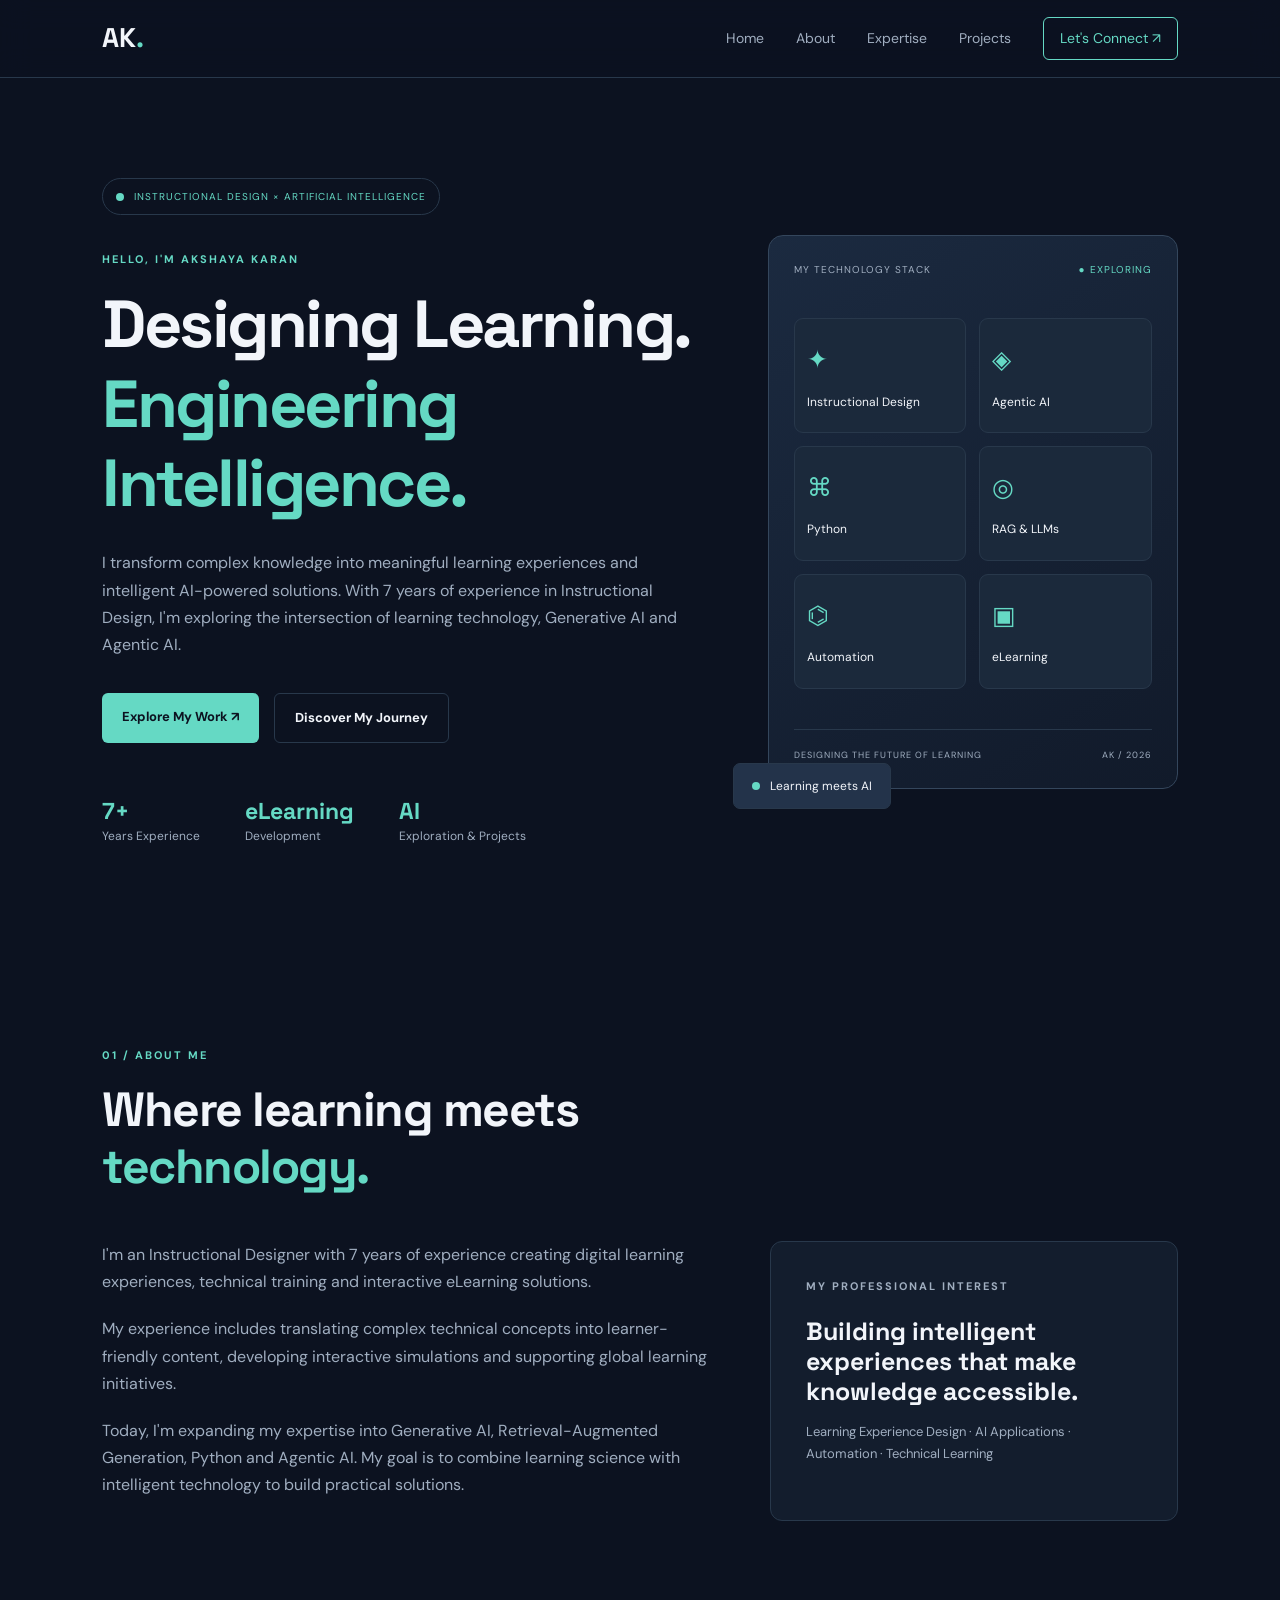
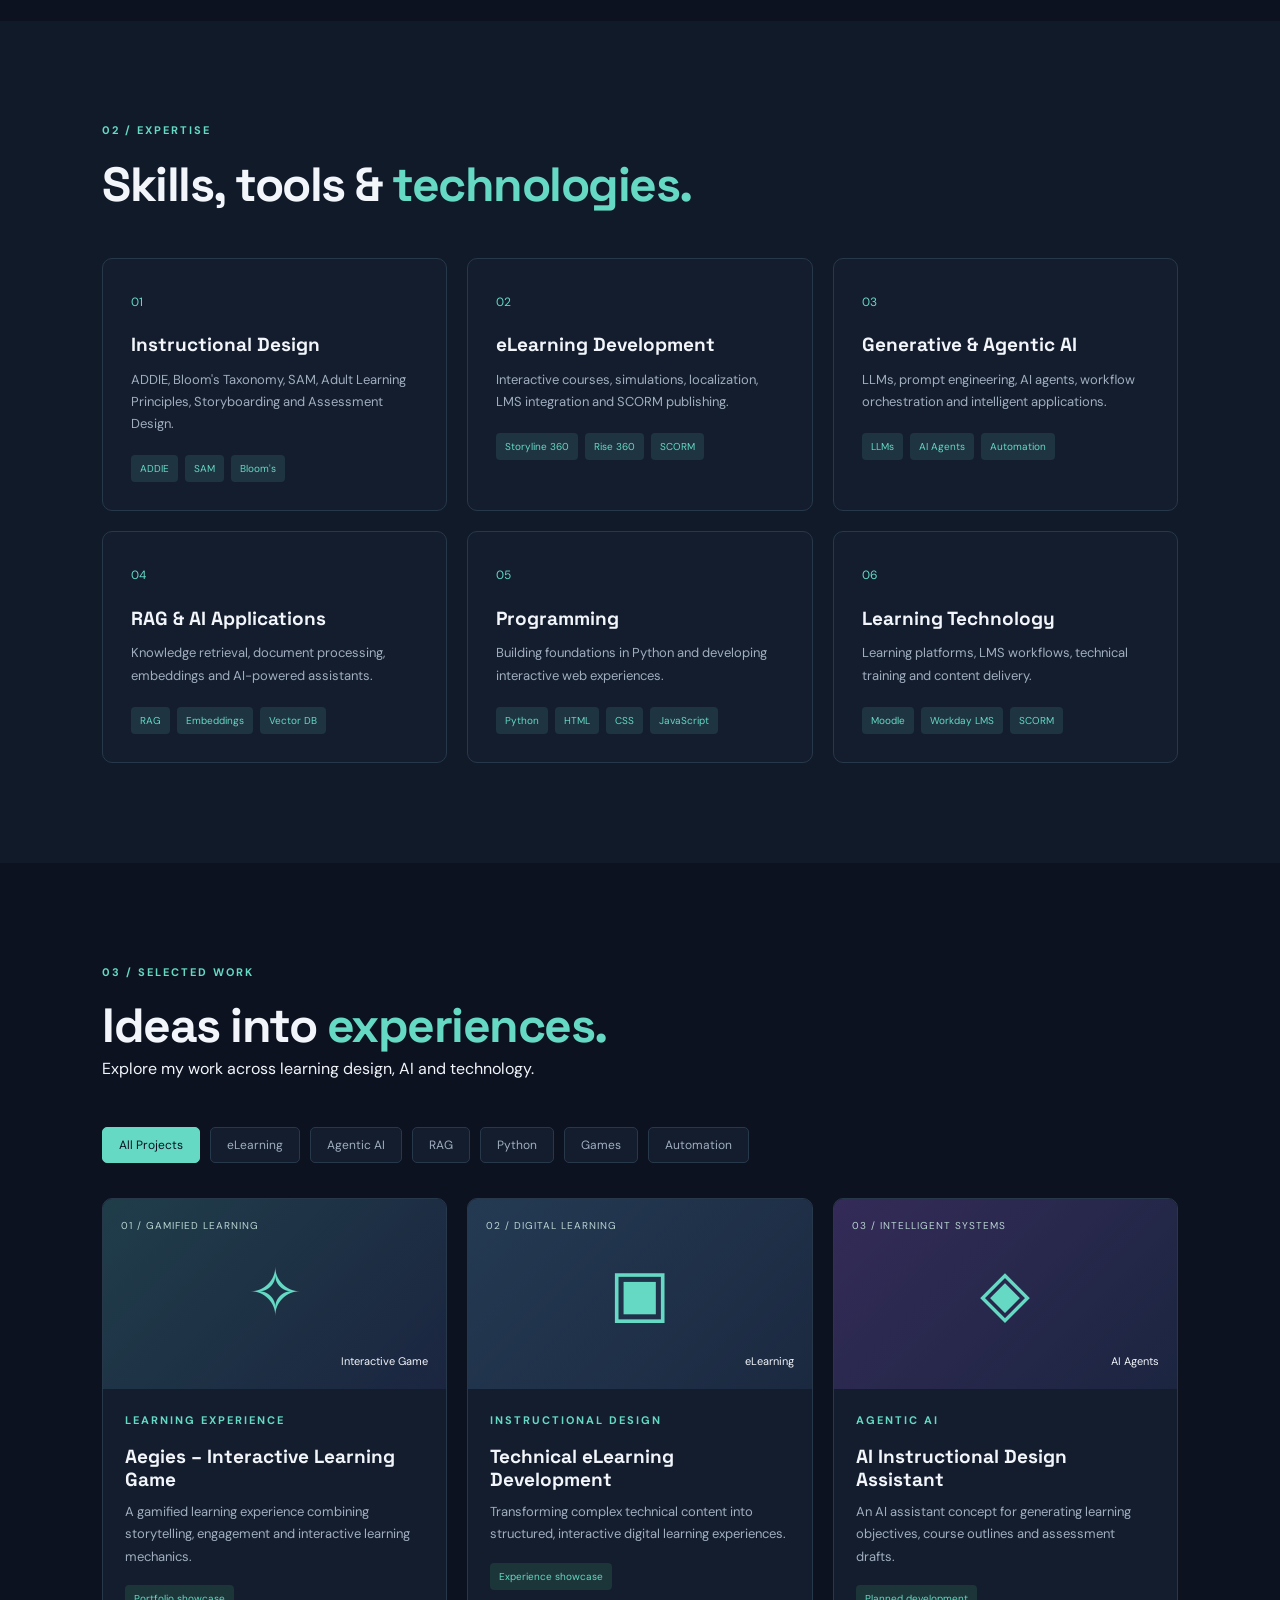
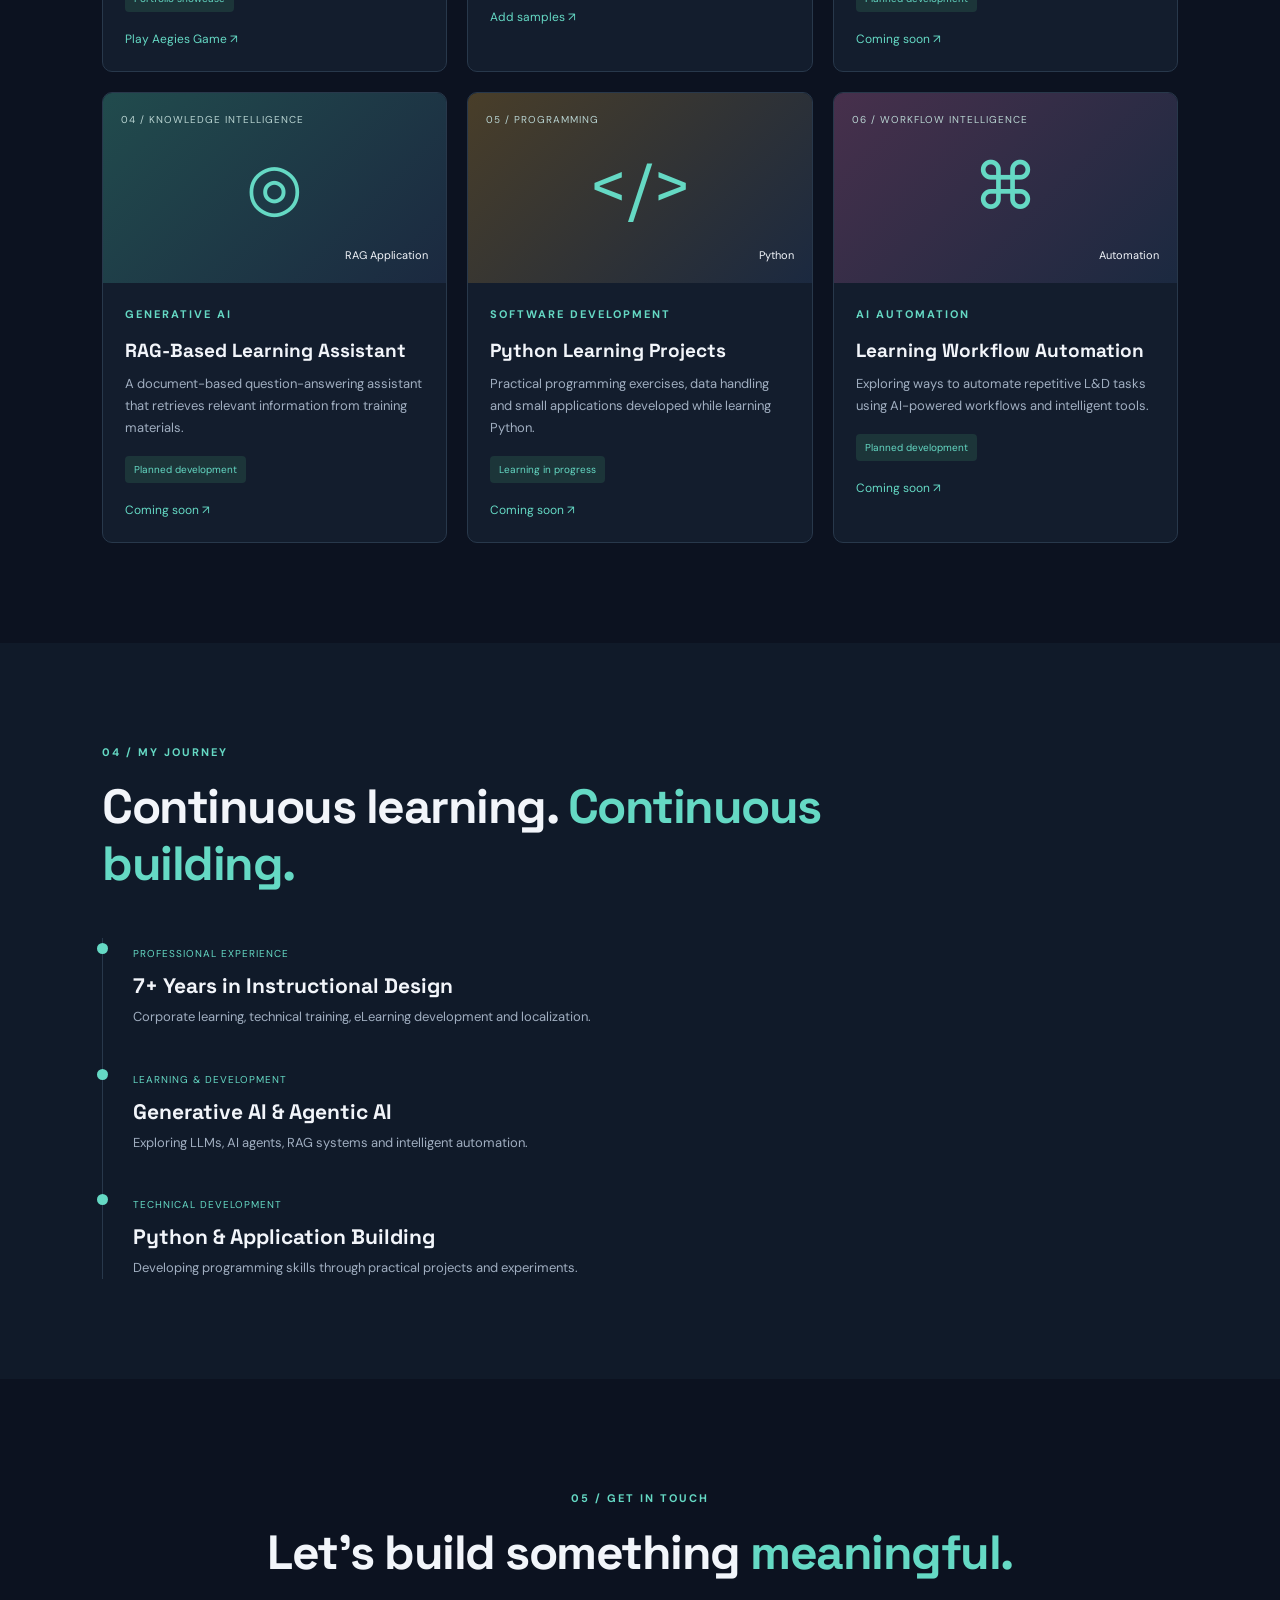
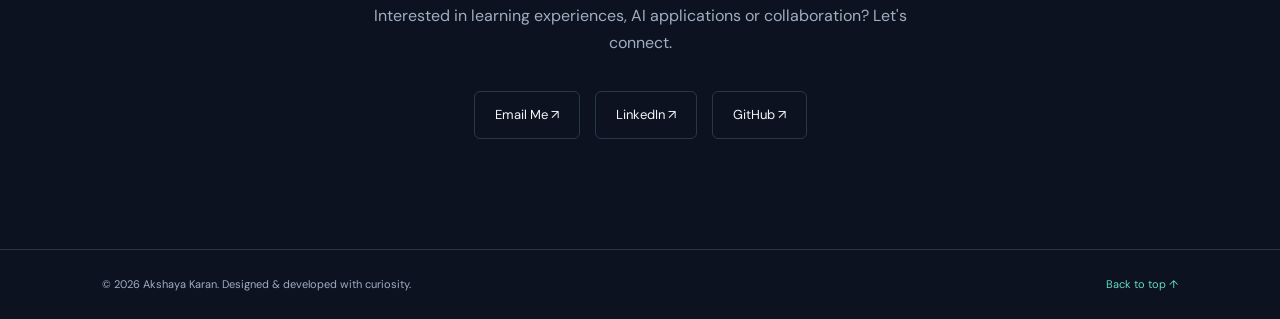
==== index.html @ 35af845a "Update index.html" ====
<!DOCTYPE html>
<html lang="en">
<head>
  <meta charset="UTF-8">
  <meta name="viewport" content="width=device-width, initial-scale=1.0">

  <title>Akshaya Karan | Learning Experience Designer & AI</title>

  <meta name="description" content="Portfolio of Akshaya Karan, an Instructional Designer exploring Agentic AI, RAG, Python and intelligent learning experiences.">

  <link rel="stylesheet" href="style.css">

  <link rel="preconnect" href="https://fonts.googleapis.com">
  <link rel="preconnect" href="https://fonts.gstatic.com" crossorigin>
  <link href="https://fonts.googleapis.com/css2?family=DM+Sans:wght@400;500;600;700&family=Space+Grotesk:wght@400;500;600;700&display=swap" rel="stylesheet">
</head>

<body>

  <!-- NAVIGATION -->
  <header class="navbar">
    <a href="#home" class="logo">AK<span>.</span></a>

    <button class="menu-toggle" id="menuToggle"
      aria-label="Toggle navigation" aria-expanded="false">
      ☰
    </button>

    <nav id="navMenu">
      <a href="#home">Home</a>
      <a href="#about">About</a>
      <a href="#expertise">Expertise</a>
      <a href="#projects">Projects</a>
      <a href="#contact" class="nav-contact">Let's Connect ↗</a>
    </nav>
  </header>

  <main>

    <!-- HERO SECTION -->
    <section class="hero section" id="home">

      <div class="hero-content">
        <div class="availability">
          <span class="status-dot"></span>
          INSTRUCTIONAL DESIGN × ARTIFICIAL INTELLIGENCE
        </div>

        <p class="eyebrow">HELLO, I'M AKSHAYA KARAN</p>

        <h1>
          Designing Learning.
          <span>Engineering Intelligence.</span>
        </h1>

        <p class="hero-description">
          I transform complex knowledge into meaningful learning
          experiences and intelligent AI-powered solutions.
          With 7 years of experience in Instructional Design,
          I'm exploring the intersection of learning technology,
          Generative AI and Agentic AI.
        </p>

        <div class="hero-buttons">
          <a href="#projects" class="btn btn-primary">
            Explore My Work ↗
          </a>

          <a href="#about" class="btn btn-secondary">
            Discover My Journey
          </a>
        </div>

        <div class="hero-stats">
          <div>
            <h3>7+</h3>
            <p>Years Experience</p>
          </div>

          <div>
            <h3>eLearning</h3>
            <p>Development</p>
          </div>

          <div>
            <h3>AI</h3>
            <p>Exploration & Projects</p>
          </div>
        </div>
      </div>

      <div class="hero-visual">
        <div class="visual-card main-visual">
          <div class="visual-top">
            <span>MY TECHNOLOGY STACK</span>
            <span class="live-indicator">● EXPLORING</span>
          </div>

          <div class="tech-grid">
            <div class="tech-item">
              <span>✦</span>
              <p>Instructional Design</p>
            </div>

            <div class="tech-item">
              <span>◈</span>
              <p>Agentic AI</p>
            </div>

            <div class="tech-item">
              <span>⌘</span>
              <p>Python</p>
            </div>

            <div class="tech-item">
              <span>◎</span>
              <p>RAG & LLMs</p>
            </div>

            <div class="tech-item">
              <span>⌬</span>
              <p>Automation</p>
            </div>

            <div class="tech-item">
              <span>▣</span>
              <p>eLearning</p>
            </div>
          </div>

          <div class="visual-footer">
            <span>DESIGNING THE FUTURE OF LEARNING</span>
            <span>AK / 2026</span>
          </div>
        </div>

        <div class="floating-label label-one">
          <span class="status-dot"></span>
          Learning meets AI
        </div>
      </div>
    </section>

    <!-- ABOUT SECTION -->
    <section class="section about" id="about">

      <div class="section-heading">
        <p class="eyebrow">01 / ABOUT ME</p>
        <h2>Where learning meets <span>technology.</span></h2>
      </div>

      <div class="about-content">
        <div>
          <p>
            I'm an Instructional Designer with 7 years of experience
            creating digital learning experiences, technical training
            and interactive eLearning solutions.
          </p>

          <p>
            My experience includes translating complex technical
            concepts into learner-friendly content, developing
            interactive simulations and supporting global learning
            initiatives.
          </p>

          <p>
            Today, I'm expanding my expertise into Generative AI,
            Retrieval-Augmented Generation, Python and Agentic AI.
            My goal is to combine learning science with intelligent
            technology to build practical solutions.
          </p>
        </div>

        <div class="about-highlight">
          <p class="eyebrow">MY PROFESSIONAL INTEREST</p>
          <h3>Building intelligent experiences that make knowledge accessible.</h3>
          <p>
            Learning Experience Design · AI Applications ·
            Automation · Technical Learning
          </p>
        </div>
      </div>
    </section>

    <!-- EXPERTISE SECTION -->
    <section class="section expertise" id="expertise">

      <div class="section-heading">
        <p class="eyebrow">02 / EXPERTISE</p>
        <h2>Skills, tools & <span>technologies.</span></h2>
      </div>

      <div class="expertise-grid">

        <article class="expertise-card">
          <span class="card-number">01</span>
          <h3>Instructional Design</h3>
          <p>ADDIE, Bloom's Taxonomy, SAM, Adult Learning Principles, Storyboarding and Assessment Design.</p>
          <div class="tags">
            <span>ADDIE</span><span>SAM</span><span>Bloom's</span>
          </div>
        </article>

        <article class="expertise-card">
          <span class="card-number">02</span>
          <h3>eLearning Development</h3>
          <p>Interactive courses, simulations, localization, LMS integration and SCORM publishing.</p>
          <div class="tags">
            <span>Storyline 360</span><span>Rise 360</span><span>SCORM</span>
          </div>
        </article>

        <article class="expertise-card">
          <span class="card-number">03</span>
          <h3>Generative & Agentic AI</h3>
          <p>LLMs, prompt engineering, AI agents, workflow orchestration and intelligent applications.</p>
          <div class="tags">
            <span>LLMs</span><span>AI Agents</span><span>Automation</span>
          </div>
        </article>

        <article class="expertise-card">
          <span class="card-number">04</span>
          <h3>RAG & AI Applications</h3>
          <p>Knowledge retrieval, document processing, embeddings and AI-powered assistants.</p>
          <div class="tags">
            <span>RAG</span><span>Embeddings</span><span>Vector DB</span>
          </div>
        </article>

        <article class="expertise-card">
          <span class="card-number">05</span>
          <h3>Programming</h3>
          <p>Building foundations in Python and developing interactive web experiences.</p>
          <div class="tags">
            <span>Python</span><span>HTML</span><span>CSS</span><span>JavaScript</span>
          </div>
        </article>

        <article class="expertise-card">
          <span class="card-number">06</span>
          <h3>Learning Technology</h3>
          <p>Learning platforms, LMS workflows, technical training and content delivery.</p>
          <div class="tags">
            <span>Moodle</span><span>Workday LMS</span><span>SCORM</span>
          </div>
        </article>

      </div>
    </section>

    <!-- PROJECTS SECTION -->
    <section class="section projects" id="projects">

      <div class="section-heading">
        <p class="eyebrow">03 / SELECTED WORK</p>
        <h2>Ideas into <span>experiences.</span></h2>
        <p>Explore my work across learning design, AI and technology.</p>
      </div>

      <div class="project-filters">
        <button class="filter-btn active" data-filter="all">All Projects</button>
        <button class="filter-btn" data-filter="elearning">eLearning</button>
        <button class="filter-btn" data-filter="ai">Agentic AI</button>
        <button class="filter-btn" data-filter="rag">RAG</button>
        <button class="filter-btn" data-filter="python">Python</button>
        <button class="filter-btn" data-filter="game">Games</button>
        <button class="filter-btn" data-filter="automation">Automation</button>
      </div>

      <div class="project-grid">

        <article class="project-card" data-category="game">
          <div class="project-visual project-game">
            <span>01 / GAMIFIED LEARNING</span>
            <div class="project-symbol">✧</div>
            <span class="project-type">Interactive Game</span>
          </div>
          <div class="project-info">
            <p class="eyebrow">LEARNING EXPERIENCE</p>
            <h3>Aegies – Interactive Learning Game</h3>
            <p>A gamified learning experience combining storytelling, engagement and interactive learning mechanics.</p>
            <span class="project-status">Portfolio showcase</span>
            <a
              href="project/Aegis Game/story.html"
              class="project-link"
              target="_blank"
              rel="noopener noreferrer">
              Play Aegies Game ↗
            </a>
          </div>
        </article>

        <article class="project-card" data-category="elearning">
          <div class="project-visual project-elearning">
            <span>02 / DIGITAL LEARNING</span>
            <div class="project-symbol">▣</div>
            <span class="project-type">eLearning</span>
          </div>
          <div class="project-info">
            <p class="eyebrow">INSTRUCTIONAL DESIGN</p>
            <h3>Technical eLearning Development</h3>
            <p>Transforming complex technical content into structured, interactive digital learning experiences.</p>
            <span class="project-status">Experience showcase</span>
            <a href="#" class="project-link">Add samples ↗</a>
          </div>
        </article>

        <article class="project-card" data-category="ai">
          <div class="project-visual project-ai">
            <span>03 / INTELLIGENT SYSTEMS</span>
            <div class="project-symbol">◈</div>
            <span class="project-type">AI Agents</span>
          </div>
          <div class="project-info">
            <p class="eyebrow">AGENTIC AI</p>
            <h3>AI Instructional Design Assistant</h3>
            <p>An AI assistant concept for generating learning objectives, course outlines and assessment drafts.</p>
            <span class="project-status">Planned development</span>
            <a href="#" class="project-link">Coming soon ↗</a>
          </div>
        </article>

        <article class="project-card" data-category="rag">
          <div class="project-visual project-rag">
            <span>04 / KNOWLEDGE INTELLIGENCE</span>
            <div class="project-symbol">◎</div>
            <span class="project-type">RAG Application</span>
          </div>
          <div class="project-info">
            <p class="eyebrow">GENERATIVE AI</p>
            <h3>RAG-Based Learning Assistant</h3>
            <p>A document-based question-answering assistant that retrieves relevant information from training materials.</p>
            <span class="project-status">Planned development</span>
            <a href="#" class="project-link">Coming soon ↗</a>
          </div>
        </article>

        <article class="project-card" data-category="python">
          <div class="project-visual project-python">
            <span>05 / PROGRAMMING</span>
            <div class="project-symbol">&lt;/&gt;</div>
            <span class="project-type">Python</span>
          </div>
          <div class="project-info">
            <p class="eyebrow">SOFTWARE DEVELOPMENT</p>
            <h3>Python Learning Projects</h3>
            <p>Practical programming exercises, data handling and small applications developed while learning Python.</p>
            <span class="project-status">Learning in progress</span>
            <a href="#" class="project-link">Coming soon ↗</a>
          </div>
        </article>

        <article class="project-card" data-category="automation">
          <div class="project-visual project-automation">
            <span>06 / WORKFLOW INTELLIGENCE</span>
            <div class="project-symbol">⌘</div>
            <span class="project-type">Automation</span>
          </div>
          <div class="project-info">
            <p class="eyebrow">AI AUTOMATION</p>
            <h3>Learning Workflow Automation</h3>
            <p>Exploring ways to automate repetitive L&D tasks using AI-powered workflows and intelligent tools.</p>
            <span class="project-status">Planned development</span>
            <a href="#" class="project-link">Coming soon ↗</a>
          </div>
        </article>

      </div>
    </section>

    <!-- JOURNEY SECTION -->
    <section class="section journey">
      <div class="section-heading">
        <p class="eyebrow">04 / MY JOURNEY</p>
        <h2>Continuous learning. <span>Continuous building.</span></h2>
      </div>

      <div class="journey-content">
        <div class="journey-item">
          <span>PROFESSIONAL EXPERIENCE</span>
          <h3>7+ Years in Instructional Design</h3>
          <p>Corporate learning, technical training, eLearning development and localization.</p>
        </div>

        <div class="journey-item">
          <span>LEARNING & DEVELOPMENT</span>
          <h3>Generative AI & Agentic AI</h3>
          <p>Exploring LLMs, AI agents, RAG systems and intelligent automation.</p>
        </div>

        <div class="journey-item">
          <span>TECHNICAL DEVELOPMENT</span>
          <h3>Python & Application Building</h3>
          <p>Developing programming skills through practical projects and experiments.</p>
        </div>
      </div>
    </section>

    <!-- CONTACT SECTION -->
    <section class="section contact" id="contact">
      <p class="eyebrow">05 / GET IN TOUCH</p>
      <h2>Let's build something <span>meaningful.</span></h2>
      <p>Interested in learning experiences, AI applications or collaboration? Let's connect.</p>

      <div class="contact-links">
        <a href="mailto:akshayakaran1997@gmail.com">Email Me ↗</a>
        <a href="https://www.linkedin.com/in/akshaya-karan-4200a8205/" target="_blank" rel="noopener noreferrer">LinkedIn ↗</a>
        <a href="https://github.com/" target="_blank" rel="noopener noreferrer">GitHub ↗</a>
      </div>
    </section>

  </main>

  <footer>
    <p>© 2026 Akshaya Karan. Designed & developed with curiosity.</p>
    <a href="#home">Back to top ↑</a>
  </footer>

  <script src="script.js"></script>

</body>
</html>
---- style.css ----
:root {
  --background: #0c1220;
  --surface: #131d2d;
  --surface-light: #1b293b;
  --text: #f2f5fa;
  --muted: #a0aec0;
  --accent: #65d9c4;
  --border: #28384b;
}

* {
  margin: 0;
  padding: 0;
  box-sizing: border-box;
  scroll-behavior: smooth;
}

body {
  font-family: 'DM Sans', sans-serif;
  background: var(--background);
  color: var(--text);
  line-height: 1.7;
}

h1, h2, h3, .logo {
  font-family: 'Space Grotesk', sans-serif;
  line-height: 1.2;
}

a {
  color: inherit;
  text-decoration: none;
}

.section {
  padding: 100px 8%;
}

.navbar {
  height: 78px;
  padding: 0 8%;
  display: flex;
  align-items: center;
  justify-content: space-between;
  position: sticky;
  top: 0;
  z-index: 100;
  background: rgba(12, 18, 32, 0.94);
  backdrop-filter: blur(15px);
  border-bottom: 1px solid var(--border);
}

.logo {
  font-size: 27px;
  font-weight: 700;
}

.logo span,
.hero h1 span,
.section-heading h2 span,
.contact h2 span {
  color: var(--accent);
}

nav {
  display: flex;
  align-items: center;
  gap: 32px;
}

nav a {
  color: var(--muted);
  font-size: 14px;
  transition: 0.3s;
}

nav a:hover {
  color: var(--accent);
}

.nav-contact {
  border: 1px solid var(--accent);
  padding: 9px 16px;
  border-radius: 6px;
  color: var(--accent);
}

.menu-toggle {
  display: none;
  background: none;
  border: none;
  color: var(--text);
  font-size: 25px;
  cursor: pointer;
}

.hero {
  min-height: 650px;
  display: grid;
  grid-template-columns: 1.2fr 0.8fr;
  gap: 50px;
  align-items: center;
}

.availability {
  display: inline-flex;
  align-items: center;
  gap: 10px;
  color: var(--accent);
  border: 1px solid var(--border);
  padding: 9px 13px;
  border-radius: 30px;
  font-size: 10px;
  letter-spacing: 1px;
  margin-bottom: 35px;
}

.status-dot {
  width: 8px;
  height: 8px;
  background: var(--accent);
  border-radius: 50%;
  display: inline-block;
}

.eyebrow {
  color: var(--accent);
  font-size: 11px;
  font-weight: 700;
  letter-spacing: 2px;
  margin-bottom: 16px;
}

.hero h1 {
  font-size: clamp(40px, 5.2vw, 68px);
  letter-spacing: -2.5px;
  max-width: 750px;
}

.hero-description {
  color: var(--muted);
  margin-top: 25px;
  max-width: 590px;
  font-size: 16px;
}

.hero-buttons {
  display: flex;
  gap: 15px;
  flex-wrap: wrap;
  margin-top: 35px;
}

.btn {
  padding: 13px 20px;
  border-radius: 6px;
  font-size: 13px;
  font-weight: 700;
  transition: 0.3s;
}

.btn-primary {
  background: var(--accent);
  color: #0c1220;
}

.btn-primary:hover {
  transform: translateY(-3px);
}

.btn-secondary {
  border: 1px solid var(--border);
}

.btn-secondary:hover {
  border-color: var(--accent);
}

.hero-stats {
  display: flex;
  gap: 45px;
  margin-top: 55px;
}

.hero-stats h3 {
  font-size: 23px;
  color: var(--accent);
}

.hero-stats p {
  font-size: 12px;
  color: var(--muted);
}

.hero-visual {
  position: relative;
}

.visual-card {
  background: linear-gradient(145deg, #1b2a40, #111a2a);
  border: 1px solid #34465c;
  border-radius: 15px;
  padding: 25px;
}

.visual-top,
.visual-footer {
  display: flex;
  justify-content: space-between;
  font-size: 10px;
  color: var(--muted);
  letter-spacing: 1px;
}

.live-indicator {
  color: var(--accent);
}

.tech-grid {
  display: grid;
  grid-template-columns: repeat(2, 1fr);
  gap: 13px;
  margin: 40px 0;
}

.tech-item {
  background: var(--surface-light);
  padding: 20px 12px;
  border: 1px solid var(--border);
  border-radius: 9px;
}

.tech-item span {
  font-size: 25px;
  color: var(--accent);
}

.tech-item p {
  font-size: 12px;
  margin-top: 10px;
}

.visual-footer {
  border-top: 1px solid var(--border);
  padding-top: 18px;
  font-size: 9px;
}

.floating-label {
  position: absolute;
  bottom: -20px;
  left: -35px;
  background: #23334a;
  border: 1px solid var(--border);
  padding: 12px 18px;
  border-radius: 7px;
  font-size: 12px;
  display: flex;
  align-items: center;
  gap: 10px;
}

.section-heading {
  margin-bottom: 45px;
  max-width: 750px;
}

.section-heading h2,
.contact h2 {
  font-size: clamp(32px, 4vw, 48px);
  letter-spacing: -1.5px;
}

.about-content {
  display: grid;
  grid-template-columns: 1.2fr 0.8fr;
  gap: 55px;
}

.about-content p {
  color: var(--muted);
  margin-bottom: 20px;
}

.about-highlight {
  background: var(--surface);
  border: 1px solid var(--border);
  border-radius: 12px;
  padding: 35px;
}

.about-highlight h3 {
  font-size: 25px;
  margin: 15px 0;
}

.about-highlight p:last-child {
  font-size: 13px;
}

.expertise {
  background: #101a29;
}

.expertise-grid,
.project-grid {
  display: grid;
  grid-template-columns: repeat(3, 1fr);
  gap: 20px;
}

.expertise-card {
  padding: 28px;
  background: var(--surface);
  border: 1px solid var(--border);
  border-radius: 10px;
  transition: 0.3s;
}

.expertise-card:hover,
.project-card:hover {
  transform: translateY(-5px);
  border-color: var(--accent);
}

.card-number {
  color: var(--accent);
  font-size: 12px;
}

.expertise-card h3 {
  font-size: 19px;
  margin: 20px 0 12px;
}

.expertise-card p,
.project-info > p:not(.eyebrow) {
  color: var(--muted);
  font-size: 13px;
}

.tags {
  display: flex;
  flex-wrap: wrap;
  gap: 7px;
  margin-top: 20px;
}

.tags span {
  color: var(--accent);
  background: #1e3440;
  padding: 5px 9px;
  border-radius: 4px;
  font-size: 10px;
}

.project-filters {
  display: flex;
  flex-wrap: wrap;
  gap: 10px;
  margin-bottom: 35px;
}

.filter-btn {
  background: var(--surface);
  color: var(--muted);
  border: 1px solid var(--border);
  border-radius: 5px;
  padding: 9px 16px;
  cursor: pointer;
  font-family: inherit;
  font-size: 12px;
}

.filter-btn.active,
.filter-btn:hover {
  background: var(--accent);
  color: var(--background);
  border-color: var(--accent);
}

.project-card {
  overflow: hidden;
  border-radius: 10px;
  background: var(--surface);
  border: 1px solid var(--border);
  transition: 0.3s;
}

.project-visual {
  height: 190px;
  padding: 18px;
  display: flex;
  flex-direction: column;
  justify-content: space-between;
  background: linear-gradient(135deg, #203d4a, #1b2540);
}

.project-visual > span:first-child {
  font-size: 10px;
  letter-spacing: 1px;
  color: #b9d4d2;
}

.project-symbol {
  font-family: 'Space Grotesk', sans-serif;
  font-size: 65px;
  color: var(--accent);
  text-align: center;
}

.project-type {
  font-size: 11px;
  text-align: right;
}

.project-elearning { background: linear-gradient(135deg, #243a53, #1b2940); }
.project-ai { background: linear-gradient(135deg, #342b58, #1b2540); }
.project-rag { background: linear-gradient(135deg, #214b4d, #1b2940); }
.project-python { background: linear-gradient(135deg, #493e29, #1b2940); }
.project-automation { background: linear-gradient(135deg, #47304c, #1b2940); }

.project-info {
  padding: 22px;
}

.project-info h3 {
  font-size: 19px;
  margin: 10px 0;
}

.project-status {
  display: inline-block;
  margin-top: 17px;
  font-size: 10px;
  color: var(--accent);
  background: #1c3539;
  padding: 5px 9px;
  border-radius: 4px;
}

.project-link {
  display: block;
  margin-top: 17px;
  font-size: 12px;
  color: var(--accent);
}

.project-card.hidden {
  display: none;
}

.journey {
  background: #101a29;
}

.journey-content {
  border-left: 1px solid var(--border);
  padding-left: 30px;
  display: grid;
  gap: 35px;
}

.journey-item {
  position: relative;
}

.journey-item::before {
  content: '';
  position: absolute;
  left: -36px;
  top: 5px;
  height: 11px;
  width: 11px;
  border-radius: 50%;
  background: var(--accent);
}

.journey-item span {
  font-size: 10px;
  color: var(--accent);
  letter-spacing: 1px;
}

.journey-item h3 {
  margin: 8px 0;
  font-size: 21px;
}

.journey-item p {
  color: var(--muted);
  font-size: 13px;
}

.contact {
  text-align: center;
  padding-top: 110px;
  padding-bottom: 110px;
}

.contact > p:not(.eyebrow) {
  color: var(--muted);
  margin: 20px auto;
  max-width: 550px;
}

.contact-links {
  display: flex;
  justify-content: center;
  flex-wrap: wrap;
  gap: 15px;
  margin-top: 35px;
}

.contact-links a {
  border: 1px solid var(--border);
  border-radius: 6px;
  padding: 12px 20px;
  font-size: 13px;
  transition: 0.3s;
}

.contact-links a:hover {
  border-color: var(--accent);
  color: var(--accent);
}

footer {
  border-top: 1px solid var(--border);
  padding: 25px 8%;
  display: flex;
  justify-content: space-between;
  gap: 15px;
  color: var(--muted);
  font-size: 11px;
}

footer a {
  color: var(--accent);
}

/* RESPONSIVE DESIGN */

@media (max-width: 900px) {
  .hero {
    grid-template-columns: 1fr;
    padding-top: 75px;
  }

  .hero-visual {
    max-width: 500px;
  }

  .expertise-grid,
  .project-grid {
    grid-template-columns: repeat(2, 1fr);
  }

  .about-content {
    grid-template-columns: 1fr;
  }
}

@media (max-width: 600px) {
  .section {
    padding: 70px 6%;
  }

  .navbar {
    padding: 0 6%;
  }

  .menu-toggle {
    display: block;
  }

  nav {
    display: none;
    position: absolute;
    top: 78px;
    left: 0;
    width: 100%;
    padding: 25px;
    background: var(--surface);
    flex-direction: column;
    align-items: flex-start;
    gap: 20px;
    border-bottom: 1px solid var(--border);
  }

  nav.open {
    display: flex;
  }

  .hero h1 {
    font-size: 43px;
  }

  .hero-stats {
    gap: 20px;
  }

  .hero-stats h3 {
    font-size: 18px;
  }

  .expertise-grid,
  .project-grid {
    grid-template-columns: 1fr;
  }

  .floating-label {
    left: 0;
  }

  footer {
    flex-direction: column;
  }
}
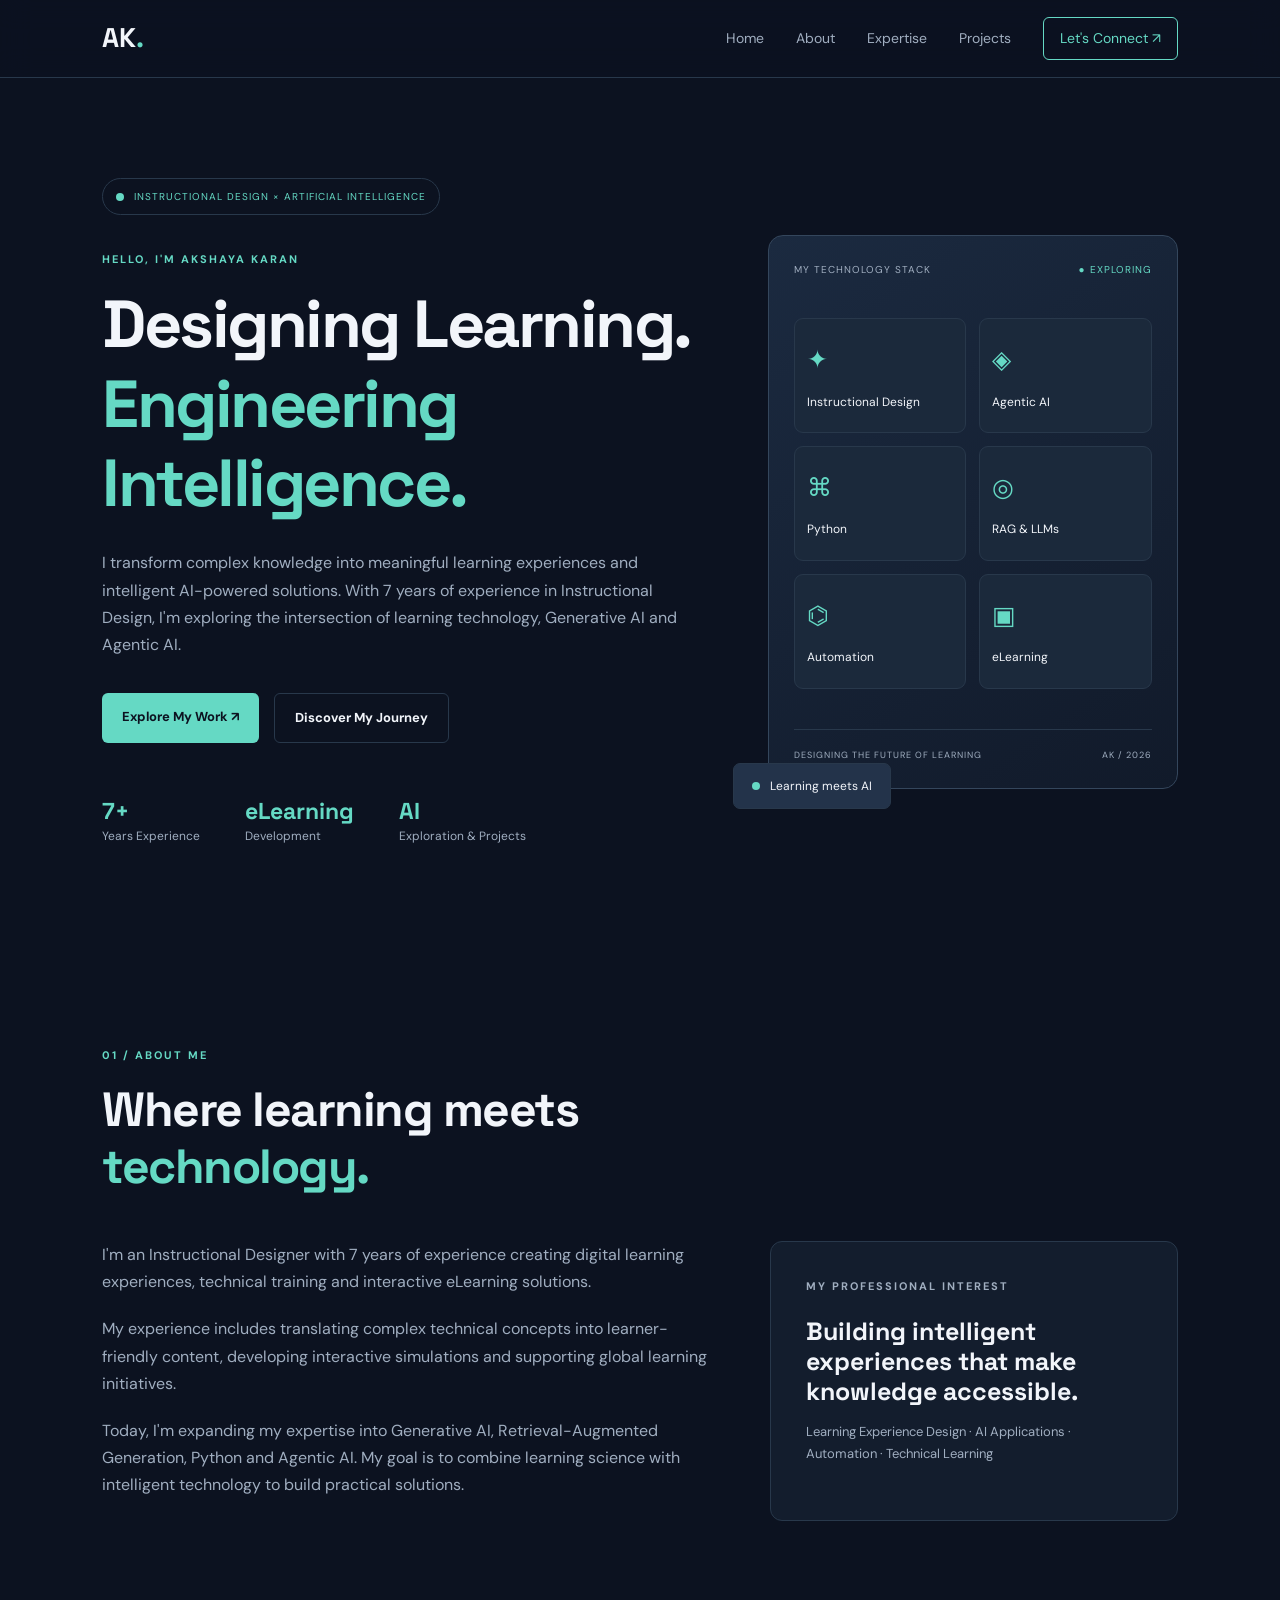
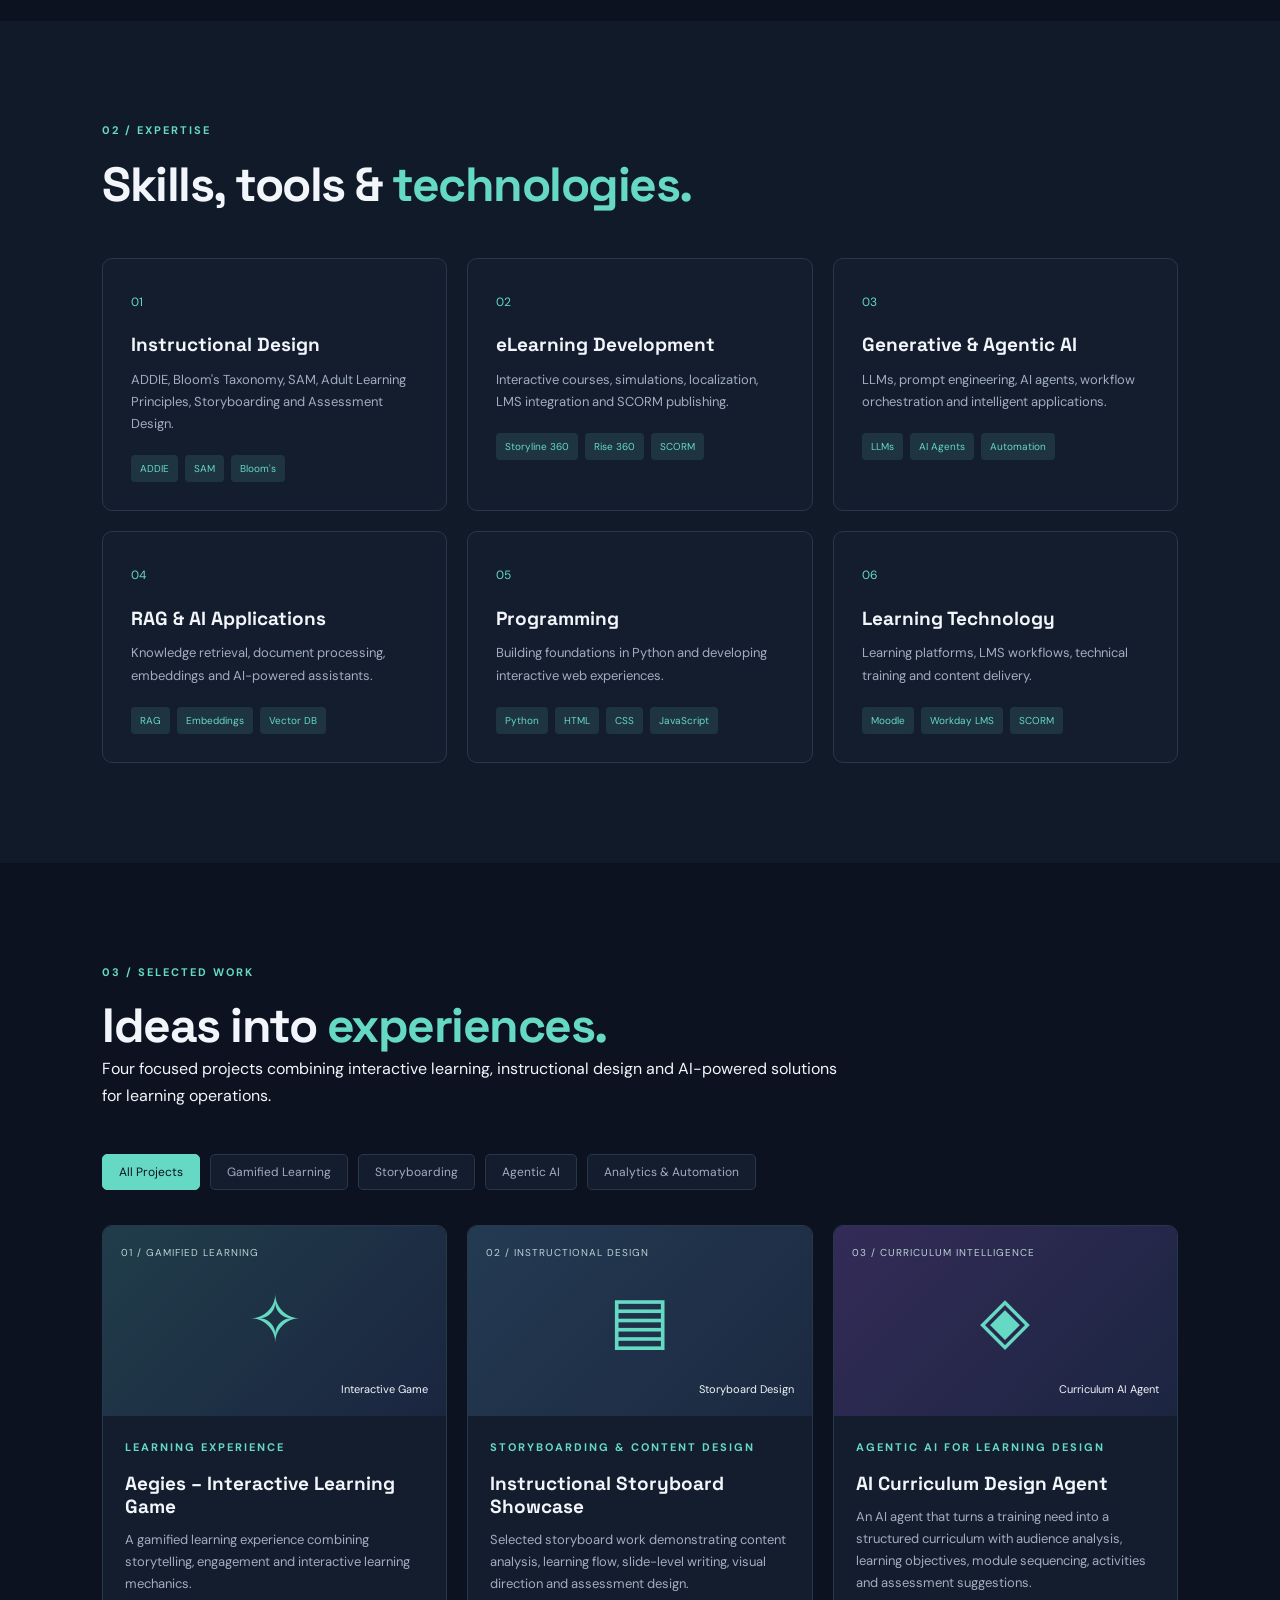
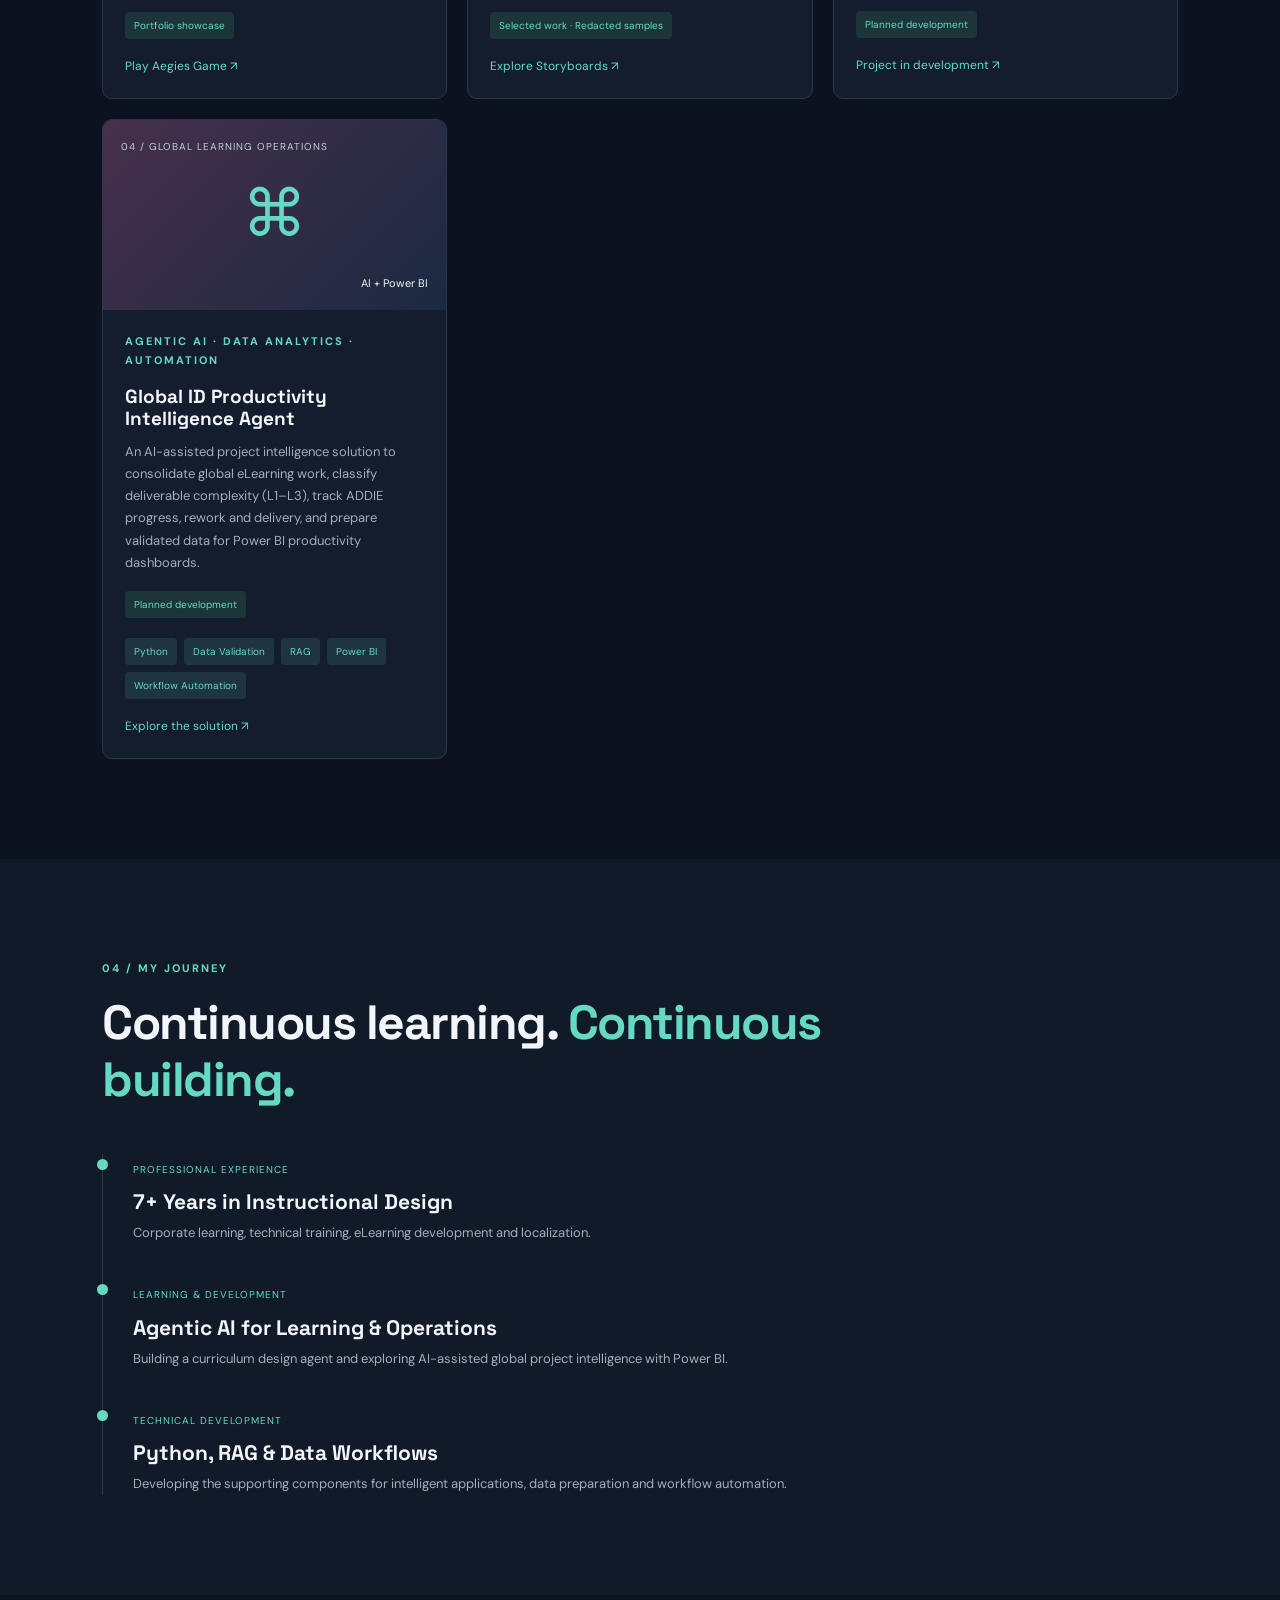
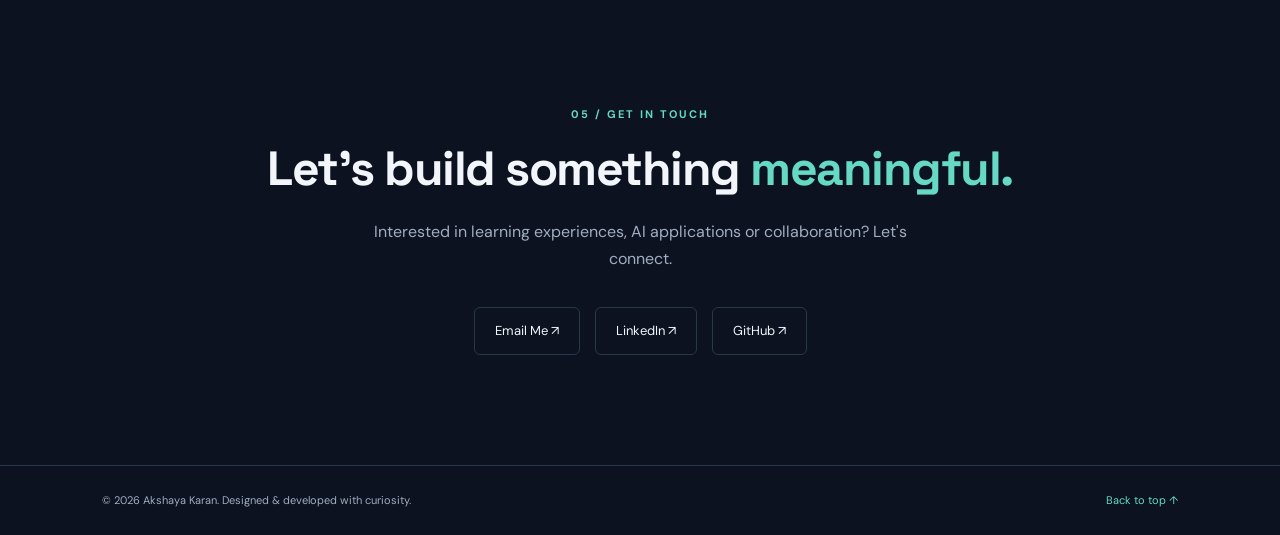
==== commit 716981e6: "Update index.html" ====
--- a/index.html
+++ b/index.html
@@ -257,17 +257,15 @@
       <div class="section-heading">
         <p class="eyebrow">03 / SELECTED WORK</p>
         <h2>Ideas into <span>experiences.</span></h2>
-        <p>Explore my work across learning design, AI and technology.</p>
+        <p>Four focused projects combining interactive learning, instructional design and AI-powered solutions for learning operations.</p>
       </div>
 
       <div class="project-filters">
         <button class="filter-btn active" data-filter="all">All Projects</button>
-        <button class="filter-btn" data-filter="elearning">eLearning</button>
+        <button class="filter-btn" data-filter="game">Gamified Learning</button>
+        <button class="filter-btn" data-filter="elearning">Storyboarding</button>
         <button class="filter-btn" data-filter="ai">Agentic AI</button>
-        <button class="filter-btn" data-filter="rag">RAG</button>
-        <button class="filter-btn" data-filter="python">Python</button>
-        <button class="filter-btn" data-filter="game">Games</button>
-        <button class="filter-btn" data-filter="automation">Automation</button>
+        <button class="filter-btn" data-filter="automation">Analytics & Automation</button>
       </div>
 
       <div class="project-grid">
@@ -284,7 +282,7 @@
             <p>A gamified learning experience combining storytelling, engagement and interactive learning mechanics.</p>
             <span class="project-status">Portfolio showcase</span>
             <a
-              href="project/Aegis Game/story.html"
+              href="project/agies_game/story.html"
               class="project-link"
               target="_blank"
               rel="noopener noreferrer">
@@ -295,76 +293,49 @@
 
         <article class="project-card" data-category="elearning">
           <div class="project-visual project-elearning">
-            <span>02 / DIGITAL LEARNING</span>
-            <div class="project-symbol">▣</div>
-            <span class="project-type">eLearning</span>
+            <span>02 / INSTRUCTIONAL DESIGN</span>
+            <div class="project-symbol">▤</div>
+            <span class="project-type">Storyboard Design</span>
           </div>
           <div class="project-info">
-            <p class="eyebrow">INSTRUCTIONAL DESIGN</p>
-            <h3>Technical eLearning Development</h3>
-            <p>Transforming complex technical content into structured, interactive digital learning experiences.</p>
-            <span class="project-status">Experience showcase</span>
-            <a href="#" class="project-link">Add samples ↗</a>
+            <p class="eyebrow">STORYBOARDING & CONTENT DESIGN</p>
+            <h3>Instructional Storyboard Showcase</h3>
+            <p>Selected storyboard work demonstrating content analysis, learning flow, slide-level writing, visual direction and assessment design.</p>
+            <span class="project-status">Selected work · Redacted samples</span>
+            <a href="#" class="project-link">Explore Storyboards ↗</a>
           </div>
         </article>
 
         <article class="project-card" data-category="ai">
           <div class="project-visual project-ai">
-            <span>03 / INTELLIGENT SYSTEMS</span>
+            <span>03 / CURRICULUM INTELLIGENCE</span>
             <div class="project-symbol">◈</div>
-            <span class="project-type">AI Agents</span>
+            <span class="project-type">Curriculum AI Agent</span>
           </div>
           <div class="project-info">
-            <p class="eyebrow">AGENTIC AI</p>
-            <h3>AI Instructional Design Assistant</h3>
-            <p>An AI assistant concept for generating learning objectives, course outlines and assessment drafts.</p>
+            <p class="eyebrow">AGENTIC AI FOR LEARNING DESIGN</p>
+            <h3>AI Curriculum Design Agent</h3>
+            <p>An AI agent that turns a training need into a structured curriculum with audience analysis, learning objectives, module sequencing, activities and assessment suggestions.</p>
             <span class="project-status">Planned development</span>
-            <a href="#" class="project-link">Coming soon ↗</a>
-          </div>
-        </article>
-
-        <article class="project-card" data-category="rag">
-          <div class="project-visual project-rag">
-            <span>04 / KNOWLEDGE INTELLIGENCE</span>
-            <div class="project-symbol">◎</div>
-            <span class="project-type">RAG Application</span>
-          </div>
-          <div class="project-info">
-            <p class="eyebrow">GENERATIVE AI</p>
-            <h3>RAG-Based Learning Assistant</h3>
-            <p>A document-based question-answering assistant that retrieves relevant information from training materials.</p>
-            <span class="project-status">Planned development</span>
-            <a href="#" class="project-link">Coming soon ↗</a>
-          </div>
-        </article>
-
-        <article class="project-card" data-category="python">
-          <div class="project-visual project-python">
-            <span>05 / PROGRAMMING</span>
-            <div class="project-symbol">&lt;/&gt;</div>
-            <span class="project-type">Python</span>
-          </div>
-          <div class="project-info">
-            <p class="eyebrow">SOFTWARE DEVELOPMENT</p>
-            <h3>Python Learning Projects</h3>
-            <p>Practical programming exercises, data handling and small applications developed while learning Python.</p>
-            <span class="project-status">Learning in progress</span>
-            <a href="#" class="project-link">Coming soon ↗</a>
+            <a href="#" class="project-link">Project in development ↗</a>
           </div>
         </article>
 
         <article class="project-card" data-category="automation">
           <div class="project-visual project-automation">
-            <span>06 / WORKFLOW INTELLIGENCE</span>
+            <span>04 / GLOBAL LEARNING OPERATIONS</span>
             <div class="project-symbol">⌘</div>
-            <span class="project-type">Automation</span>
+            <span class="project-type">AI + Power BI</span>
           </div>
           <div class="project-info">
-            <p class="eyebrow">AI AUTOMATION</p>
-            <h3>Learning Workflow Automation</h3>
-            <p>Exploring ways to automate repetitive L&D tasks using AI-powered workflows and intelligent tools.</p>
+            <p class="eyebrow">AGENTIC AI · DATA ANALYTICS · AUTOMATION</p>
+            <h3>Global ID Productivity Intelligence Agent</h3>
+            <p>An AI-assisted project intelligence solution to consolidate global eLearning work, classify deliverable complexity (L1–L3), track ADDIE progress, rework and delivery, and prepare validated data for Power BI productivity dashboards.</p>
             <span class="project-status">Planned development</span>
-            <a href="#" class="project-link">Coming soon ↗</a>
+            <div class="tags">
+              <span>Python</span><span>Data Validation</span><span>RAG</span><span>Power BI</span><span>Workflow Automation</span>
+            </div>
+            <a href="#" class="project-link">Explore the solution ↗</a>
           </div>
         </article>
 
@@ -387,14 +358,14 @@
 
         <div class="journey-item">
           <span>LEARNING & DEVELOPMENT</span>
-          <h3>Generative AI & Agentic AI</h3>
-          <p>Exploring LLMs, AI agents, RAG systems and intelligent automation.</p>
+          <h3>Agentic AI for Learning & Operations</h3>
+          <p>Building a curriculum design agent and exploring AI-assisted global project intelligence with Power BI.</p>
         </div>
 
         <div class="journey-item">
           <span>TECHNICAL DEVELOPMENT</span>
-          <h3>Python & Application Building</h3>
-          <p>Developing programming skills through practical projects and experiments.</p>
+          <h3>Python, RAG & Data Workflows</h3>
+          <p>Developing the supporting components for intelligent applications, data preparation and workflow automation.</p>
         </div>
       </div>
     </section>
@@ -407,7 +378,7 @@
 
       <div class="contact-links">
         <a href="mailto:akshayakaran1997@gmail.com">Email Me ↗</a>
-        <a href="https://www.linkedin.com/in/akshaya-karan-4200a8205/" target="_blank" rel="noopener noreferrer">LinkedIn ↗</a>
+        <a href="https://https://www.linkedin.com/in/akshaya-karan-4200a8205/" target="_blank" rel="noopener noreferrer">LinkedIn ↗</a>
         <a href="https://github.com/" target="_blank" rel="noopener noreferrer">GitHub ↗</a>
       </div>
     </section>
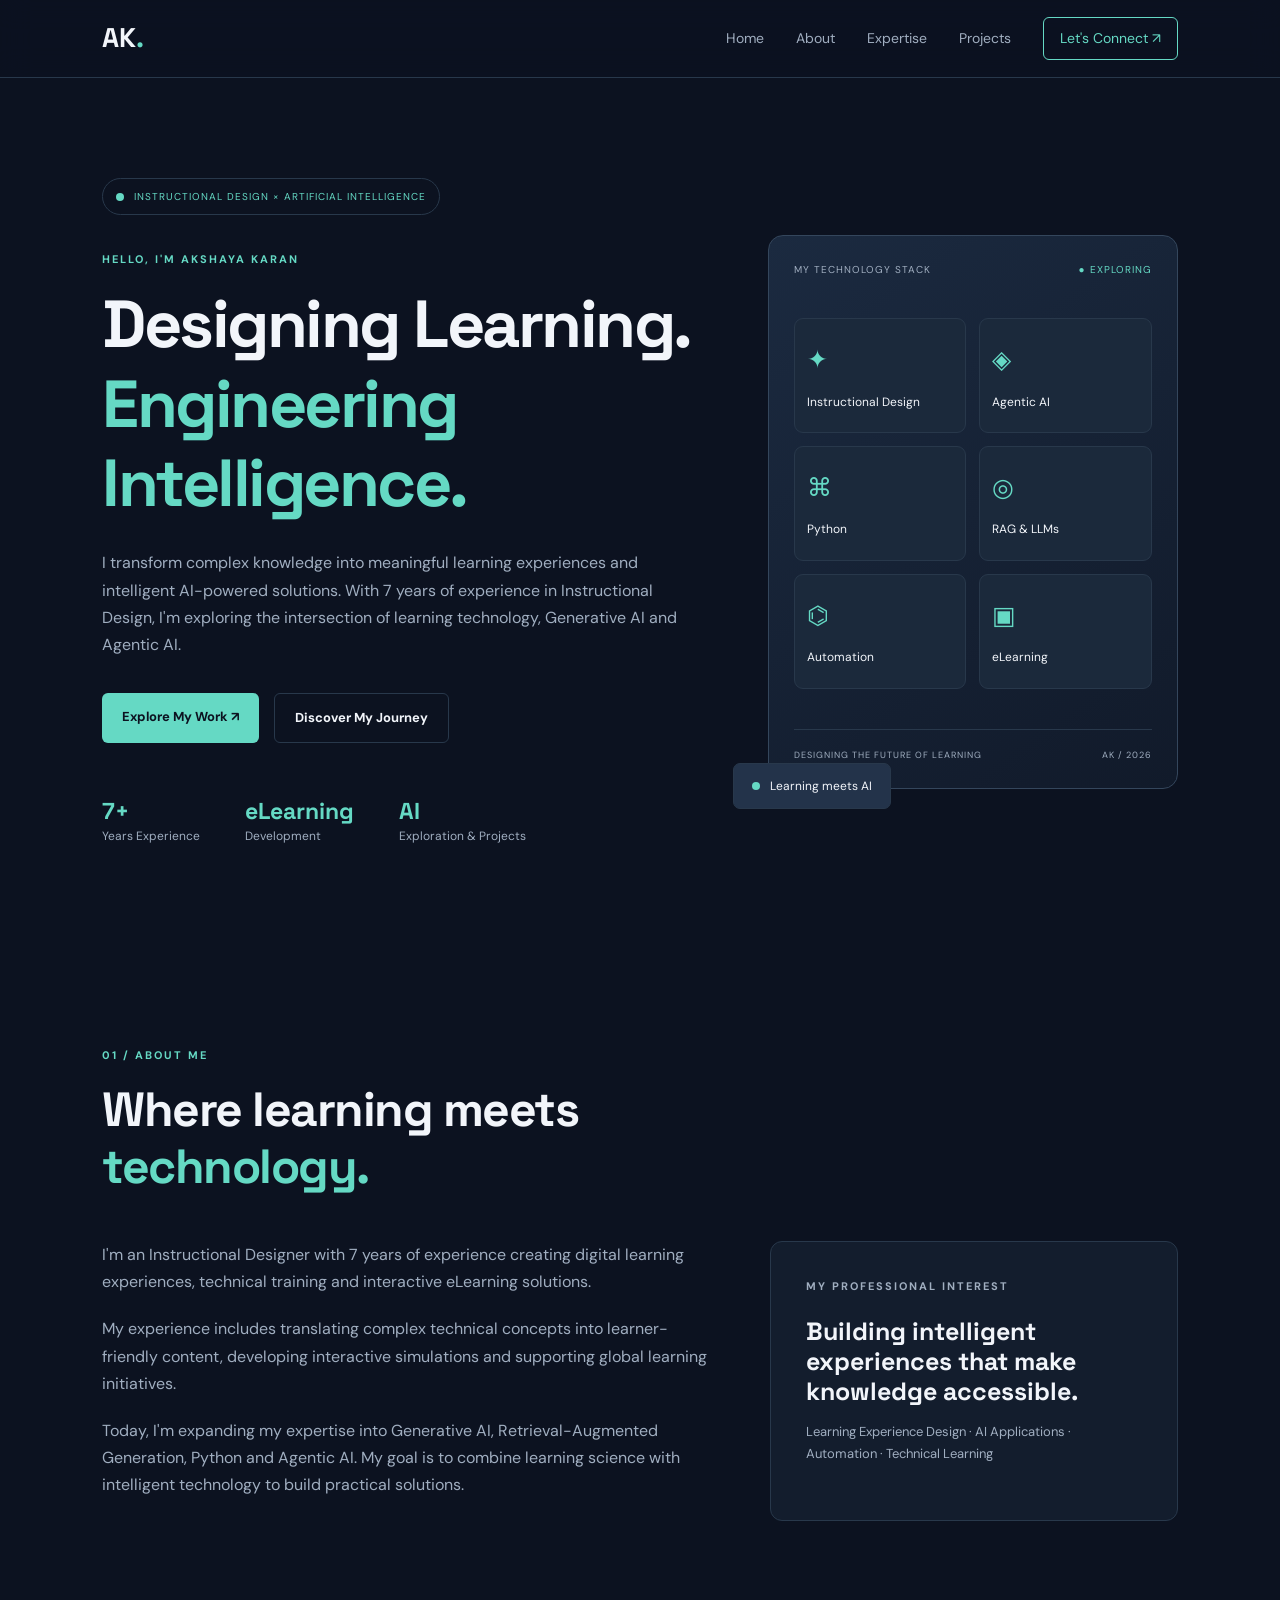
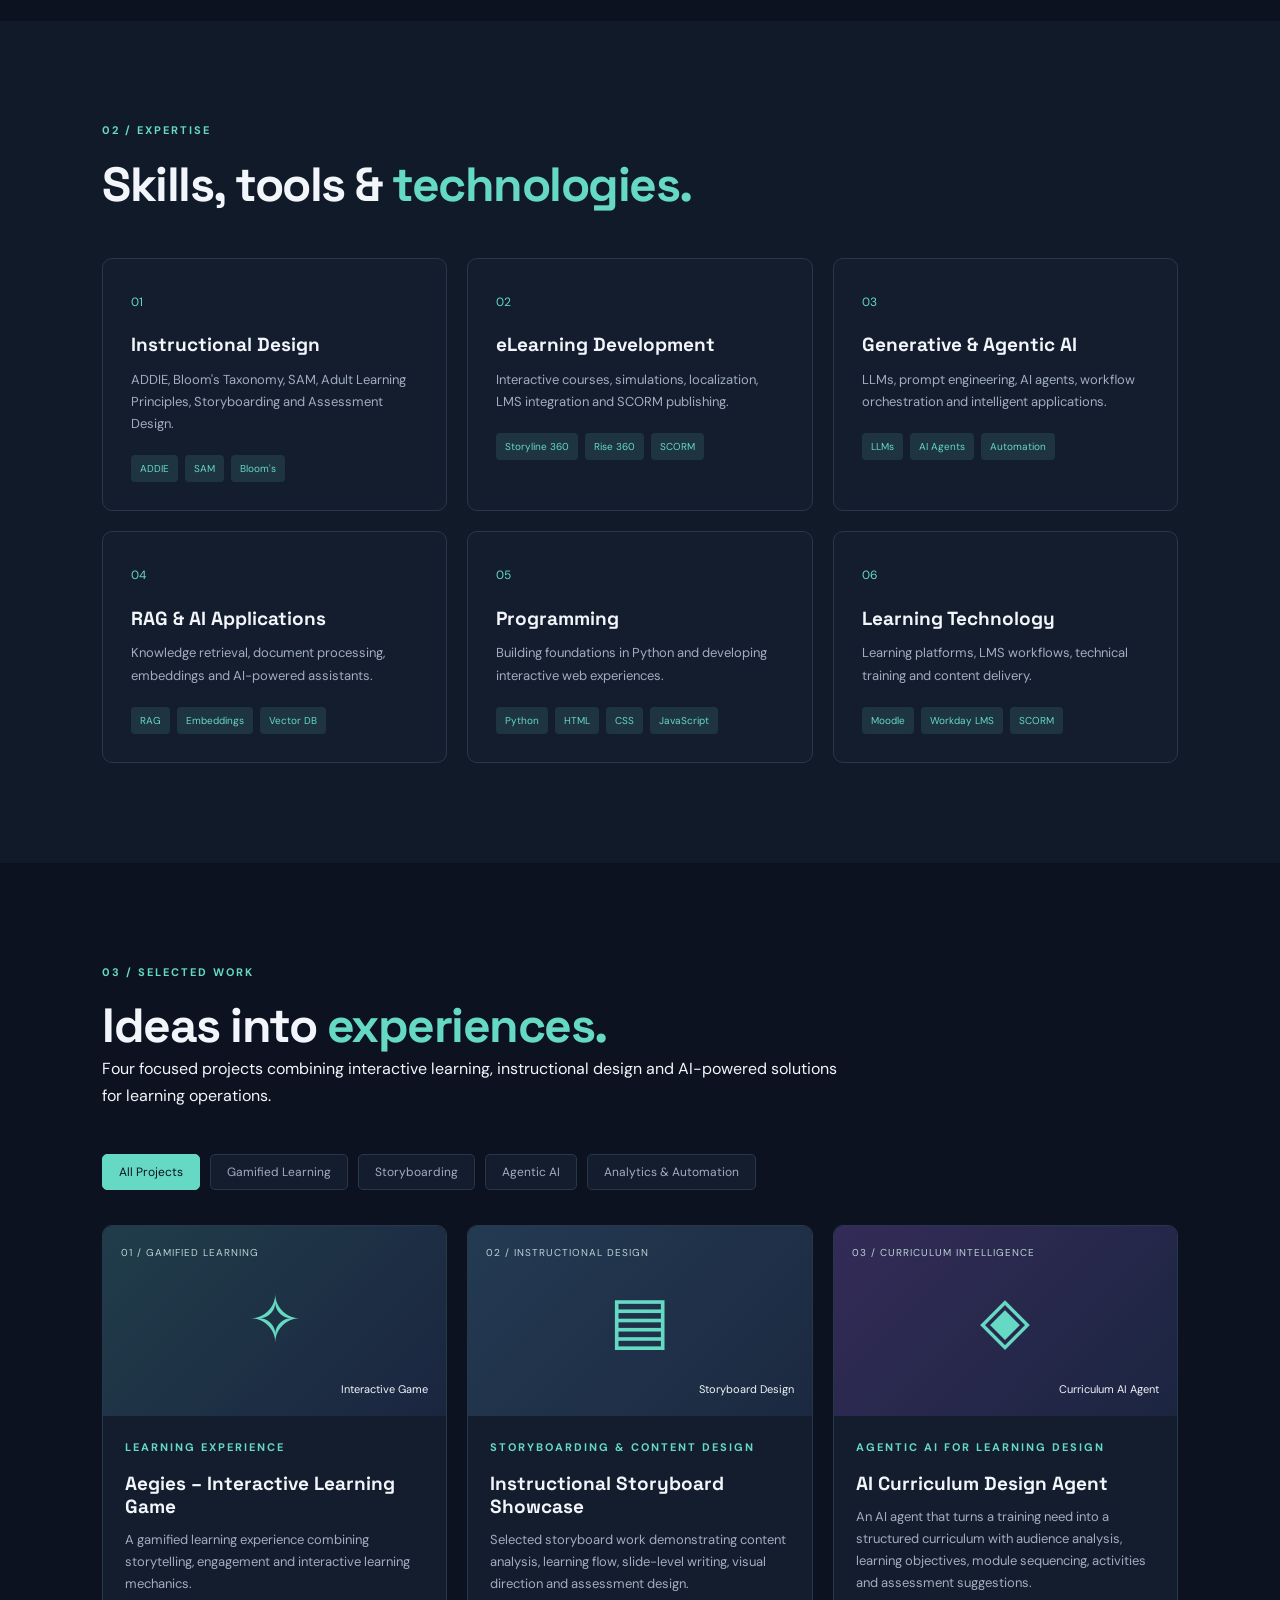
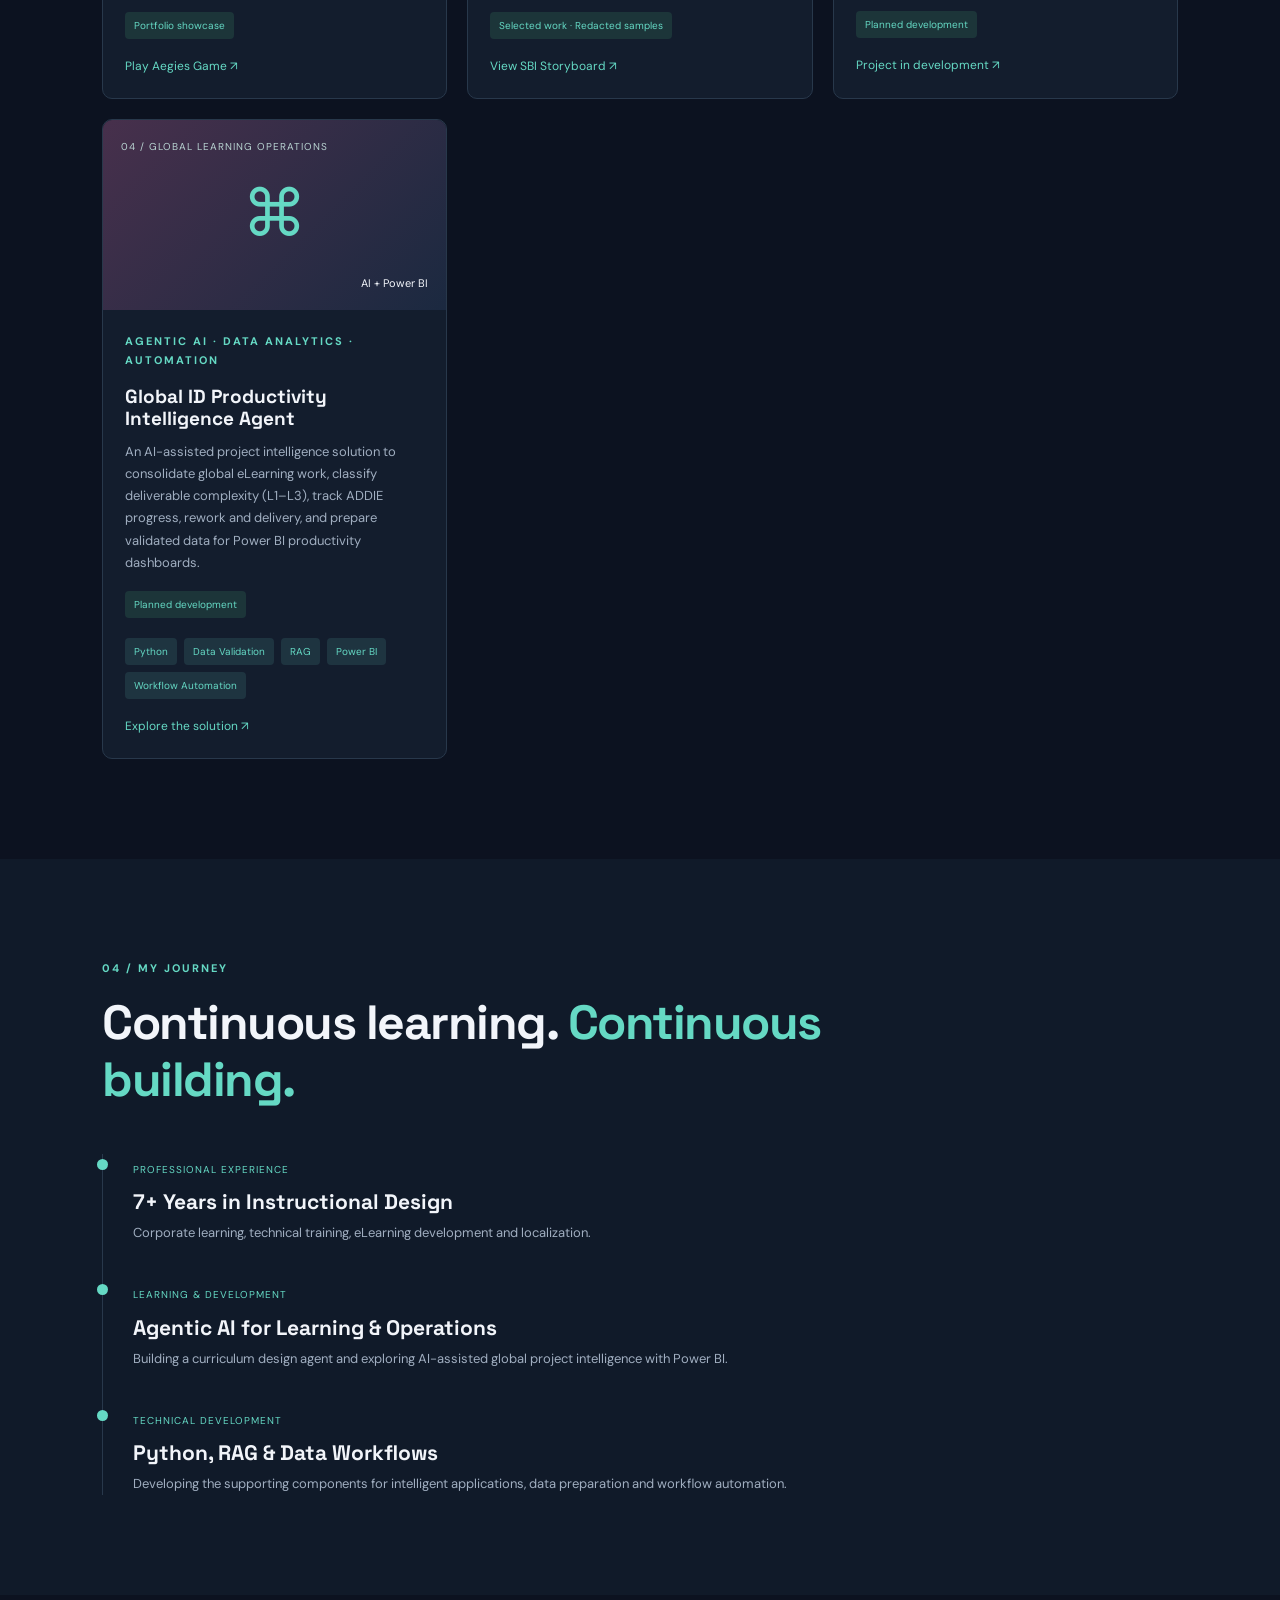
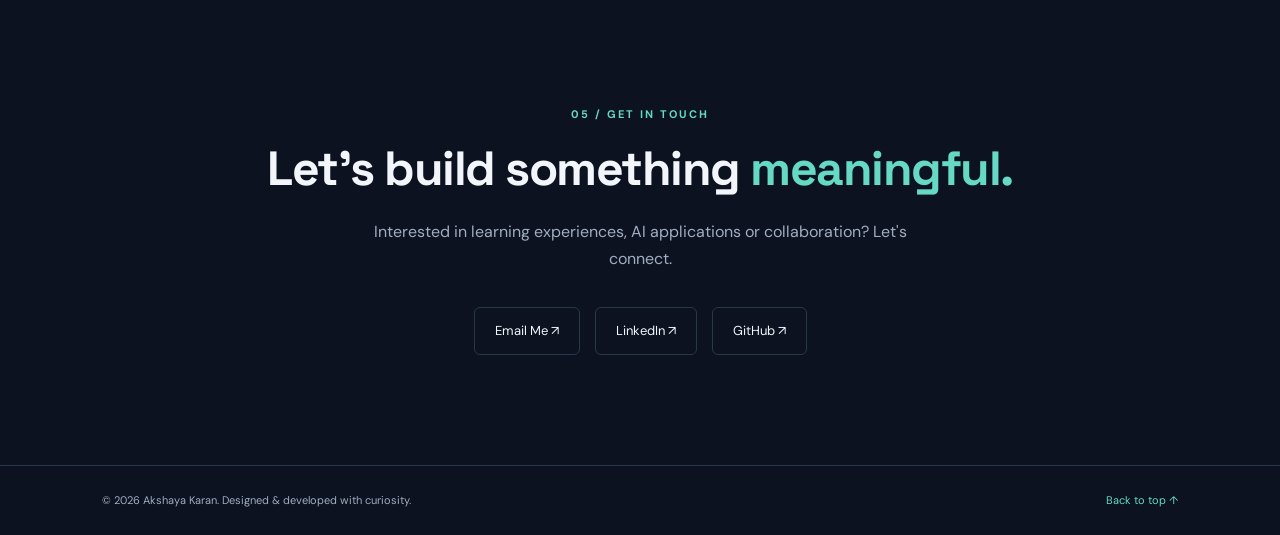
==== commit e862770f: "Update index.html" ====
--- a/index.html
+++ b/index.html
@@ -302,7 +302,12 @@
             <h3>Instructional Storyboard Showcase</h3>
             <p>Selected storyboard work demonstrating content analysis, learning flow, slide-level writing, visual direction and assessment design.</p>
             <span class="project-status">Selected work · Redacted samples</span>
-            <a href="#" class="project-link">Explore Storyboards ↗</a>
+            <a href="project/SB.pdf"
+   class="project-link"
+   target="_blank"
+   rel="noopener noreferrer">
+   View SBI Storyboard ↗
+</a>
           </div>
         </article>
 
